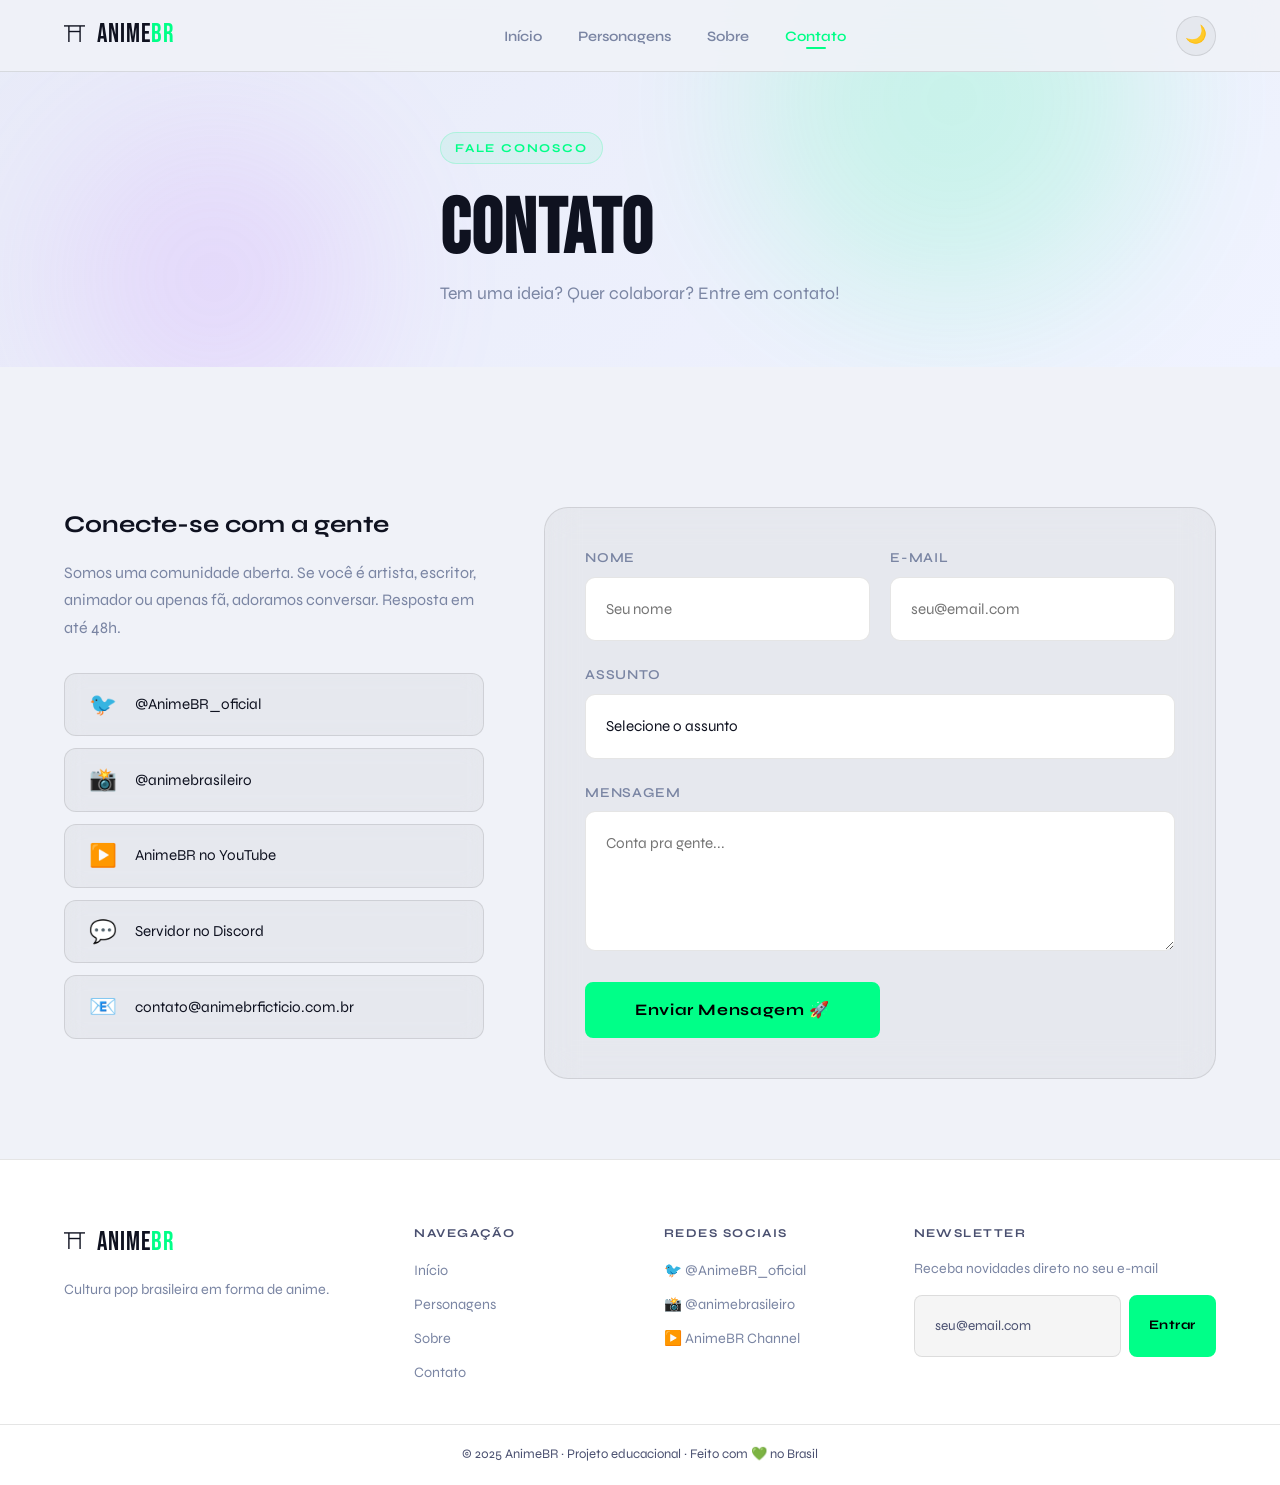
==== contato.html @ d9c0e910 "initial commit" ====
<!DOCTYPE html>
<html lang="pt-BR">
<head>
  <meta charset="UTF-8" />
  <meta name="viewport" content="width=device-width, initial-scale=1.0" />
  <title>Contato — AnimeBR</title>

  <link rel="preconnect" href="https://fonts.googleapis.com" />
  <link rel="preconnect" href="https://fonts.gstatic.com" crossorigin />
  <link href="https://fonts.googleapis.com/css2?family=Bebas+Neue&family=Syne:wght@400;600;700;800&family=Space+Mono:wght@400;700&display=swap" rel="stylesheet" />

  <link rel="stylesheet" href="css/reset.css" />
  <link rel="stylesheet" href="css/global.css" />
  <link rel="stylesheet" href="css/header.css" />
  <link rel="stylesheet" href="css/footer.css" />

  <style>
    .contato-section { padding: 80px 0; }

    .contato-grid {
      display: grid;
      grid-template-columns: 1fr 1.6fr;
      gap: 60px;
      align-items: start;
      margin-top: 60px;
    }

    .contato-info h3 {
      font-family: 'Syne', sans-serif;
      font-size: 1.5rem;
      font-weight: 700;
      color: var(--text-primary);
      margin-bottom: 16px;
    }

    .contato-info p {
      color: var(--text-secondary);
      line-height: 1.7;
      margin-bottom: 32px;
    }

    .social-links { display: flex; flex-direction: column; gap: 12px; }

    .social-link {
      display: flex;
      align-items: center;
      gap: 14px;
      padding: 14px 20px;
      background: var(--glass-bg);
      border: 1px solid var(--glass-border);
      border-radius: 12px;
      color: var(--text-primary);
      text-decoration: none;
      font-size: 0.95rem;
      transition: border-color 0.3s, transform 0.3s;
      backdrop-filter: blur(10px);
    }

    .social-link:hover {
      border-color: var(--neon-green);
      transform: translateX(6px);
    }

    .social-icon {
      font-size: 1.4rem;
      width: 36px;
      text-align: center;
    }

    /* ===== FORMULÁRIO ===== */
    .contato-form {
      background: var(--glass-bg);
      border: 1px solid var(--glass-border);
      border-radius: 24px;
      padding: 40px;
      backdrop-filter: blur(16px);
    }

    .form-group {
      margin-bottom: 24px;
    }

    .form-label {
      display: block;
      font-size: 0.85rem;
      font-weight: 600;
      color: var(--text-secondary);
      margin-bottom: 8px;
      text-transform: uppercase;
      letter-spacing: 0.06em;
    }

    
    .form-input,
    .form-select,
    .form-textarea {
      width: 100%;
      padding: 20px 20px; 
      /* altera padding para 20 20 Desafio 2*/
      background: var(--bg-secondary);
      border: 1px solid var(--glass-border);
      border-radius: 10px;
      color: var(--text-primary);
      font-family: 'Syne', sans-serif;
      font-size: 0.95rem;
      transition: border-color 0.3s, box-shadow 0.3s;
      outline: none;
    }

    .form-input:focus,
    .form-select:focus,
    .form-textarea:focus {
      border-color: var(--neon-green);
      box-shadow: 0 0 0 3px rgba(0, 255, 136, 0.1);
    }

    .form-select {
      appearance: none;
      cursor: pointer;
    }

    .form-textarea {
      resize: vertical;
      min-height: 140px;
    }

    .form-row {
      display: grid;
      grid-template-columns: 1fr 1fr;
      gap: 20px;
    }

   
    .form-submit {
      text-align: left;  
      margin-top: 8px;
    }

    .form-submit .btn {
      padding: 14px 48px;
      font-size: 1rem;
    }

    @media (max-width: 768px) {
      .contato-grid { grid-template-columns: 1fr; }
      .form-row { grid-template-columns: 1fr; }
    }
  </style>
</head>
<body class="dark-mode">

  <header class="site-header" id="site-header">
    <div class="header-inner">
      <a href="index.html" class="logo">
        <span class="logo-icon">⛩</span>
        <span class="logo-text">Anime<span class="logo-br">BR</span></span>
      </a>
      <nav class="main-nav" id="main-nav">
        <ul class="nav-list">
          <li><a href="index.html" class="nav-link">Início</a></li>
          <li><a href="personagens.html" class="nav-link">Personagens</a></li>
          <li><a href="sobre.html" class="nav-link">Sobre</a></li>
          <li><a href="contato.html" class="nav-link active">Contato</a></li>
        </ul>
      </nav>
      <div class="header-actions">
        <button class="btn-theme" id="theme-btn-toggle" title="Alternar tema">🌙</button>
        <button class="btn-menu" id="hamburger" aria-label="Menu">
          <span></span><span></span><span></span>
        </button>
      </div>
    </div>
  </header>

  <section class="page-hero">
    <div class="page-hero-content container">
      <span class="section-tag">Fale Conosco</span>
      <h1 class="page-hero-title">Contato</h1>
      <p class="page-hero-desc">Tem uma ideia? Quer colaborar? Entre em contato!</p>
    </div>
    <div class="page-hero-orbs">
      <div class="hero-orb orb-1"></div>
      <div class="hero-orb orb-2"></div>
    </div>
  </section>

  <section class="section contato-section">
    <div class="container">
      <div class="contato-grid">

        <div class="contato-info">
          <h3>Conecte-se com a gente</h3>
          <p>Somos uma comunidade aberta. Se você é artista, escritor, animador ou apenas fã, adoramos conversar. Resposta em até 48h.</p>

          <div class="social-links">
            <a href="#" class="social-link">
              <span class="social-icon">🐦</span>
              <span>@AnimeBR_oficial</span>
            </a>
            <a href="#" class="social-link">
              <span class="social-icon">📸</span>
              <span>@animebrasileiro</span>
            </a>
            <a href="#" class="social-link">
              <span class="social-icon">▶️</span>
              <span>AnimeBR no YouTube</span>
            </a>
            <a href="#" class="social-link">
              <span class="social-icon">💬</span>
              <span>Servidor no Discord</span>
            </a>
            <a href="#" class="social-link">
              <span class="social-icon">📧</span>
              <span>contato@animebrficticio.com.br</span>
            </a>
          </div>
        </div>

        <form class="contato-form" onsubmit="return false;">
          <div class="form-row">
            <div class="form-group">
              <label class="form-label" for="nome">Nome</label>
              <input type="text" id="nome" class="form-input" placeholder="Seu nome" />
            </div>
            <div class="form-group">
              <label class="form-label" for="email">E-mail</label>
              <input type="email" id="email" class="form-input" placeholder="seu@email.com" />
            </div>
          </div>

          <div class="form-group">
            <label class="form-label" for="assunto">Assunto</label>
            <select id="assunto" class="form-select">
              <option value="">Selecione o assunto</option>
              <option value="colaboracao">Proposta de colaboração</option>
              <option value="imprensa">Imprensa</option>
              <option value="sugestao">Sugestão de personagem</option>
              <option value="outro">Outro</option>
            </select>
          </div>

          <div class="form-group">
            <label class="form-label" for="mensagem">Mensagem</label>
            <textarea id="mensagem" class="form-textarea" placeholder="Conta pra gente..."></textarea>
          </div>

          <div class="form-submit">
            <button type="submit" class="btn btn-primary">Enviar Mensagem 🚀</button>
          </div>
        </form>

      </div>
    </div>
  </section>

  <footer class="site-footer" id="site-footer">
    <div class="footer-inner container">
      <div class="footer-brand">
        <a href="index.html" class="logo">
          <span class="logo-icon">⛩</span>
          <span class="logo-text">Anime<span class="logo-br">BR</span></span>
        </a>
        <p class="footer-tagline">Cultura pop brasileira em forma de anime.</p>
      </div>
      <div class="footer-links">
        <h5 class="footer-heading">Navegação</h5>
        <ul>
          <li><a href="index.html">Início</a></li>
          <li><a href="personagens.html">Personagens</a></li>
          <li><a href="sobre.html">Sobre</a></li>
          <li><a href="contato.html">Contato</a></li>
        </ul>
      </div>
      <div class="footer-links">
        <h5 class="footer-heading">Redes Sociais</h5>
        <ul>
          <li><a href="#">🐦 @AnimeBR_oficial</a></li>
          <li><a href="#">📸 @animebrasileiro</a></li>
          <li><a href="#">▶️ AnimeBR Channel</a></li>
        </ul>
      </div>
      <div class="footer-newsletter">
        <h5 class="footer-heading">Newsletter</h5>
        <p>Receba novidades direto no seu e-mail</p>
        <div class="newsletter-form">
          <input type="email" placeholder="seu@email.com" class="newsletter-input" />
          <button class="btn btn-primary btn-sm">Entrar</button>
        </div>
      </div>
    </div>
    <div class="footer-bottom">
      <p>© 2025 AnimeBR · Projeto educacional · Feito com 💚 no Brasil</p>
    </div>
  </footer>

  <script src="js/theme.js"></script>
  <script src="js/menu.js"></script>
  <script src="js/main.js"></script>
</body>
</html>
---- css/global.css ----
/* ================================================
   css/global.css — AnimeBR
   Variáveis, tipografia, utilitários globais
   ================================================ */

/* ── VARIÁVEIS DE TEMA DARK (padrão) ── */
:root {
  /* Cores neon */
  --neon-green:   #00ff88;
  --neon-blue:    #00cfff;
  --neon-purple:  #bf5fff;
  --neon-yellow:  #ffe600;

  /* Backgrounds */
  --bg-primary:   #0a0c10;
  --bg-secondary: #111420;
  --bg-card:      #161926;

  /* Glass effect */
  --glass-bg:     rgba(255, 255, 255, 0.04);
  --glass-border: rgba(255, 255, 255, 0.08);

  /* Texto */
  --text-primary:   #f0f4ff;
  --text-secondary: #7a85a3;
  --text-muted:     #4a5070;

  /* Gradientes */
  --grad-hero:    linear-gradient(135deg, #0a0c10 0%, #0d1220 50%, #101528 100%);
  --grad-green:   linear-gradient(135deg, #00ff88, #00cfff);
  --grad-purple:  linear-gradient(135deg, #bf5fff, #00cfff);
  --grad-brazil:  linear-gradient(135deg, #009c3b, #ffdf00, #002776);

  /* Sombras */
  --shadow-neon:  0 0 20px rgba(0, 255, 136, 0.2);
  --shadow-card:  0 8px 32px rgba(0, 0, 0, 0.4);

  /* Tipografia */
  --font-display: 'Bebas Neue', sans-serif;
  --font-body:    'Syne', sans-serif;
  --font-mono:    'Space Mono', monospace;

  /* Layout */
  --header-h:     72px;
  --container-w:  1200px;
  --radius-sm:    8px;
  --radius-md:    16px;
  --radius-lg:    24px;

  /* Transições */
  --transition:   0.3s cubic-bezier(0.4, 0, 0.2, 1);
}

/* ── TEMA LIGHT ── */
body.light-mode {
  --bg-primary:   #f0f2f8;
  --bg-secondary: #ffffff;
  --bg-card:      #ffffff;

  --glass-bg:     rgba(0, 0, 0, 0.04);
  --glass-border: rgba(0, 0, 0, 0.1);

  --text-primary:   #0f1220;
  

  --shadow-card:  0 8px 32px rgba(0, 0, 0, 0.08);
  --grad-hero:    linear-gradient(135deg, #e8ebf8 0%, #f0f3ff 100%);
}

/* ── BASE ── */
body {
  font-family: var(--font-body);
  background-color: var(--bg-primary);
  color: var(--text-primary);
  transition: background-color 0.4s ease, color 0.4s ease;
}

/* ── CONTAINER ── */
.container {
  max-width: var(--container-w);
  margin: 0 auto;
  padding: 0 24px;
}

/* ── SEÇÕES ── */
.section {
  padding: 96px 0;
}

/* ── SECTION HEADER ── */
.section-header {
  text-align: center;
  margin-bottom: 48px;
}

.section-tag {
  display: inline-block;
  font-size: 0.75rem;
  font-weight: 700;
  letter-spacing: 0.15em;
  text-transform: uppercase;
  color: var(--neon-green);
  background: rgba(0, 255, 136, 0.08);
  border: 1px solid rgba(0, 255, 136, 0.2);
  padding: 6px 14px;
  border-radius: 100px;
  margin-bottom: 16px;
}

.section-title {
  font-family: var(--font-display);
  font-size: clamp(2rem, 4vw, 3.2rem);
  color: var(--text-primary);
  line-height: 1.1;
  margin-bottom: 16px;
  letter-spacing: 0.02em;
}

.section-desc {
  font-size: 1.05rem;
  color: var(--text-secondary);
  max-width: 560px;
  margin: 0 auto;
  line-height: 1.7;
}

/* ── BOTÕES ── */
.btn {
  display: inline-flex;
  align-items: center;
  justify-content: center;
  gap: 8px;
  padding: 12px 28px;
  border-radius: var(--radius-sm);
  font-family: var(--font-body);
  font-weight: 700;
  font-size: 0.9rem;
  letter-spacing: 0.04em;
  cursor: pointer;
  transition: var(--transition);
  text-decoration: none;
  border: 2px solid transparent;
  white-space: nowrap;
}

.btn-primary {
  background: var(--neon-green);
  color: #000;
  border-color: var(--neon-green);
}


.btn-primary:hover {
  background: transparent;
  color: var(--neon-green);
  box-shadow: var(--shadow-neon);
}


.btn-primary:hover {
  transform: translateY(-3px);
 }

.btn-outline {
  background: transparent;
  color: var(--text-primary);
  border-color: var(--glass-border);
  backdrop-filter: blur(10px);
}

.btn-outline:hover {
  border-color: var(--neon-green);
  color: var(--neon-green);
  transform: translateY(-2px);
}

.btn-sm {
  padding: 8px 18px;
  font-size: 0.82rem;
}

/* ── SECTION CTA ── */
.section-cta {
  text-align: center;
  margin-top: 48px;
}

/* ── PAGE HERO (páginas internas) ── */
.page-hero {
  min-height: 320px;
  display: flex;
  align-items: center;
  padding-top: var(--header-h);
  position: relative;
  overflow: hidden;
  background: var(--grad-hero);
}

.page-hero-content {
  position: relative;
  z-index: 2;
  padding: 60px 24px;
}

.page-hero-title {
  font-family: var(--font-display);
  font-size: clamp(3rem, 6vw, 5rem);
  color: var(--text-primary);
  line-height: 1;
  margin: 12px 0;
  letter-spacing: 0.02em;
}

.page-hero-desc {
  font-size: 1.1rem;
  color: var(--text-secondary);
  margin-top: 12px;
}

.page-hero-orbs {
  position: absolute;
  inset: 0;
  z-index: 1;
  pointer-events: none;
}

/* ── ORB DECORATIVOS ── */
.hero-orb {
  position: absolute;
  border-radius: 50%;
  filter: blur(80px);
  opacity: 0.15;
}

.orb-1 {
  width: 400px;
  height: 400px;
  background: var(--neon-green);
  top: -100px;
  right: 10%;
}

.orb-2 {
  width: 300px;
  height: 300px;
  background: var(--neon-purple);
  bottom: -60px;
  left: 5%;
}

.orb-3 {
  width: 200px;
  height: 200px;
  background: var(--neon-blue);
  top: 40%;
  right: 30%;
}

/* ── LOGO ── */
.logo {
  display: flex;
  align-items: center;
  gap: 10px;
  font-family: var(--font-display);
  font-size: 1.6rem;
  color: var(--text-primary);
  letter-spacing: 0.04em;
}

.logo-icon { font-size: 1.4rem; }
.logo-br { color: var(--neon-green); }

/* ── SCROLLBAR ── */
::-webkit-scrollbar { width: 6px; }
::-webkit-scrollbar-track { background: var(--bg-primary); }
::-webkit-scrollbar-thumb { background: var(--glass-border); border-radius: 3px; }
::-webkit-scrollbar-thumb:hover { background: var(--neon-green); }

/* ── SELEÇÃO ── */
::selection {
  background: rgba(0, 255, 136, 0.25);
  color: var(--text-primary);
}

/* ── RESPONSIVO BÁSICO ── */
@media (max-width: 768px) {
  .section { padding: 64px 0; }
  .page-hero-content { padding: 48px 24px; }
}
---- css/header.css ----
/* ================================================
   css/header.css — AnimeBR
   Estilos do cabeçalho e navegação principal
   ================================================ */

.site-header {
  position: fixed;
  top: 0;
  left: 0;
  right: 0;
  z-index: 100;
  height: var(--header-h);
  background: rgba(10, 12, 16, 0.85);
  backdrop-filter: blur(20px);
  -webkit-backdrop-filter: blur(20px);
  border-bottom: 1px solid var(--glass-border);
  transition: background var(--transition), border-color var(--transition);
}

/* Header no modo claro */
body.light-mode .site-header {
  background: rgba(240, 242, 248, 0.9);
}

/* Header com scroll */
.site-header.scrolled {
  background: rgba(10, 12, 16, 0.98);
  box-shadow: 0 4px 24px rgba(0, 0, 0, 0.3);
}

.header-inner {
  display: flex;
  align-items: center;
  justify-content: space-between;
  height: 100%;
  max-width: var(--container-w);
  margin: 0 auto;
  padding: 0 24px;
}

/* ── NAVEGAÇÃO ── */
.main-nav { display: flex; }

.nav-list {
  display: flex;
  align-items: center;
  gap: 4px;
}

.nav-link {
  padding: 8px 16px;
  border-radius: var(--radius-sm);
  font-weight: 600;
  font-size: 0.9rem;
  color: var(--text-secondary);
  transition: color var(--transition), background var(--transition);
  position: relative;
}

.nav-link::after {
  content: '';
  position: absolute;
  bottom: 4px;
  left: 50%;
  transform: translateX(-50%) scaleX(0);
  width: 20px;
  height: 2px;
  background: var(--neon-green);
  border-radius: 2px;
  transition: transform var(--transition);
}

.nav-link:hover {
  color: var(--text-primary);
  background: var(--glass-bg);
}

.nav-link:hover::after,
.nav-link.active::after {
  transform: translateX(-50%) scaleX(1);
}

.nav-link.active {
  color: var(--neon-green);
}

/* ── AÇÕES DO HEADER ── */
.header-actions {
  display: flex;
  align-items: center;
  gap: 12px;
}

/* Botão tema */
.btn-theme {
  width: 40px;
  height: 40px;
  border-radius: 50%;
  background: var(--glass-bg);
  border: 1px solid var(--glass-border);
  font-size: 1.1rem;
  display: flex;
  align-items: center;
  justify-content: center;
  cursor: pointer;
  transition: var(--transition);
}

.btn-theme:hover {
  background: rgba(0, 255, 136, 0.1);
  border-color: var(--neon-green);
  transform: rotate(20deg);
}

/* ── MENU HAMBURGUER ── */
.btn-menu {
  display: none;
  flex-direction: column;
  justify-content: center;
  gap: 5px;
  width: 40px;
  height: 40px;
  padding: 8px;
  cursor: pointer;
}

.btn-menu span {
  display: block;
  width: 100%;
  height: 2px;
  background: var(--text-primary);
  border-radius: 2px;
  transition: var(--transition);
}

/* Hamburguer ativo */
.btn-menu.active span:nth-child(1) {
  transform: translateY(7px) rotate(45deg);
}
.btn-menu.active span:nth-child(2) {
  opacity: 0;
  transform: scaleX(0);
}
.btn-menu.active span:nth-child(3) {
  transform: translateY(-7px) rotate(-45deg);
}

/* ── RESPONSIVO ── */
@media (max-width: 768px) {
  .btn-menu { display: flex; }

  .main-nav {
    position: fixed;
    top: var(--header-h);
    left: 0;
    right: 0;
    background: var(--bg-secondary);
    border-bottom: 1px solid var(--glass-border);
    padding: 16px 24px 24px;
    transform: translateY(-110%);
    transition: transform var(--transition);
    z-index: 99;
  }

  .main-nav.open {
    transform: translateY(0);
  }

  .nav-list {
    flex-direction: column;
    align-items: flex-start;
    gap: 4px;
  }

  .nav-link {
    width: 100%;
    padding: 12px 16px;
  }
}
---- css/footer.css ----
/* ================================================
   css/footer.css — AnimeBR
   Estilos do rodapé do site
   ================================================ */

.site-footer {
  background: var(--bg-secondary);
  border-top: 1px solid var(--glass-border);
  margin-top: auto;
}

.footer-inner {
  display: grid;
  grid-template-columns: 1.5fr 1fr 1fr 1.5fr;
  gap: 48px;
  padding: 64px 24px 40px;
}

/* ── BRAND ── */
.footer-brand .logo {
  margin-bottom: 16px;
}

.footer-tagline {
  font-size: 0.9rem;
  color: var(--text-secondary);
  line-height: 1.6;
}

/* ── LINKS ── */
.footer-heading {
  font-size: 0.75rem;
  font-weight: 700;
  letter-spacing: 0.12em;
  text-transform: uppercase;
  color: var(--text-muted);
  margin-bottom: 16px;
}

.footer-links ul {
  display: flex;
  flex-direction: column;
  gap: 10px;
}

.footer-links a {
  font-size: 0.9rem;
  color: var(--text-secondary);
  transition: color var(--transition);
}

.footer-links a:hover {
  color: var(--neon-green);
}

/* ── NEWSLETTER ── */
.footer-newsletter p {
  font-size: 0.88rem;
  color: var(--text-secondary);
  margin-bottom: 16px;
  line-height: 1.5;
}

.newsletter-form {
  display: flex;
  gap: 8px;
}

.newsletter-input {
  flex: 1;
  padding: 20px 20px;
  /* altera para 20 20 Desafio 2*/
  background: var(--glass-bg);
  border: 1px solid var(--glass-border);
  border-radius: var(--radius-sm);
  color: var(--text-primary);
  font-size: 0.85rem;
  transition: border-color var(--transition);
  outline: none;
}

.newsletter-input:focus {
  border-color: var(--neon-green);
}

.newsletter-input::placeholder {
  color: var(--text-muted);
}

/* ── BOTTOM BAR ── */
.footer-bottom {
  border-top: 1px solid var(--glass-border);
  padding: 20px 24px;
  text-align: center;
}

.footer-bottom p {
  font-size: 0.82rem;
  color: var(--text-muted);
}

/* ── RESPONSIVO ── */
@media (max-width: 900px) {
  .footer-inner {
    grid-template-columns: 1fr 1fr;
    gap: 32px;
  }
}

@media (max-width: 520px) {
  .footer-inner {
    grid-template-columns: 1fr;
    padding: 48px 24px 32px;
    gap: 28px;
  }

  .newsletter-form {
    flex-direction: column;
  }
}
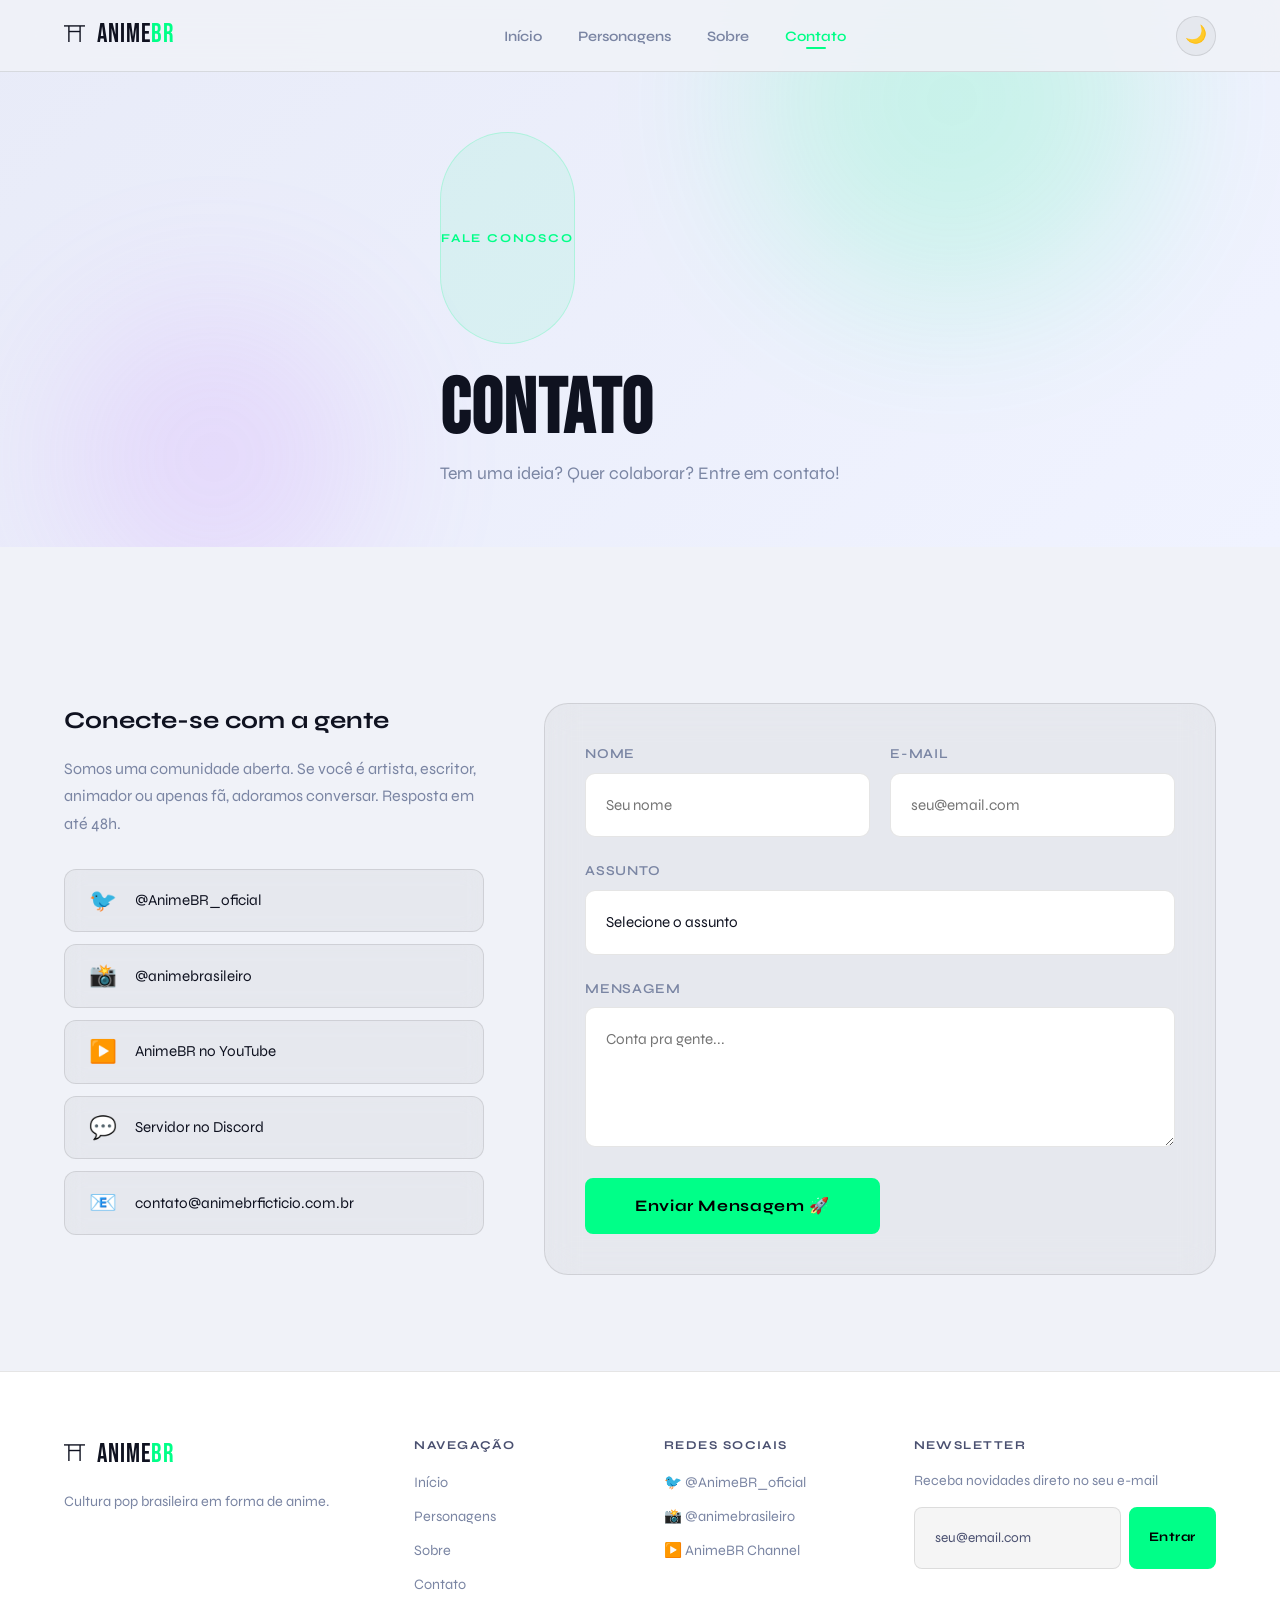
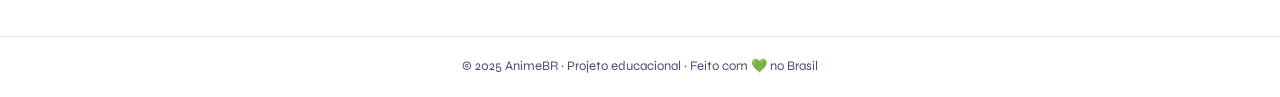
==== commit 321fd5d6: "Desafio 9 — Espaçamento inconsistente entre seções" ====
--- a/contato.html
+++ b/contato.html
@@ -15,7 +15,7 @@
   <link rel="stylesheet" href="css/footer.css" />
 
   <style>
-    .contato-section { padding: 80px 0; }
+    .contato-section { padding: var(--padding); }
 
     .contato-grid {
       display: grid;
--- a/css/global.css
+++ b/css/global.css
@@ -46,6 +46,7 @@
   --radius-sm:    8px;
   --radius-md:    16px;
   --radius-lg:    24px;
+  --padding: 96px 0;
 
   /* Transições */
   --transition:   0.3s cubic-bezier(0.4, 0, 0.2, 1);
@@ -84,7 +85,8 @@
 
 /* ── SEÇÕES ── */
 .section {
-  padding: 96px 0;
+  padding: var(--padding);
+
 }
 
 /* ── SECTION HEADER ── */
@@ -102,7 +104,7 @@
   color: var(--neon-green);
   background: rgba(0, 255, 136, 0.08);
   border: 1px solid rgba(0, 255, 136, 0.2);
-  padding: 6px 14px;
+  padding: var(--padding);
   border-radius: 100px;
   margin-bottom: 16px;
 }
@@ -149,17 +151,13 @@
   border-color: var(--neon-green);
 }
 
-
+/* Altera para desafio 8 */
 .btn-primary:hover {
   background: transparent;
   color: var(--neon-green);
   box-shadow: var(--shadow-neon);
-}
-
-
-.btn-primary:hover {
   transform: translateY(-3px);
- }
+}
 
 .btn-outline {
   background: transparent;
@@ -284,6 +282,6 @@
 
 /* ── RESPONSIVO BÁSICO ── */
 @media (max-width: 768px) {
-  .section { padding: 64px 0; }
+  .section { padding: var(--padding); }
   .page-hero-content { padding: 48px 24px; }
 }
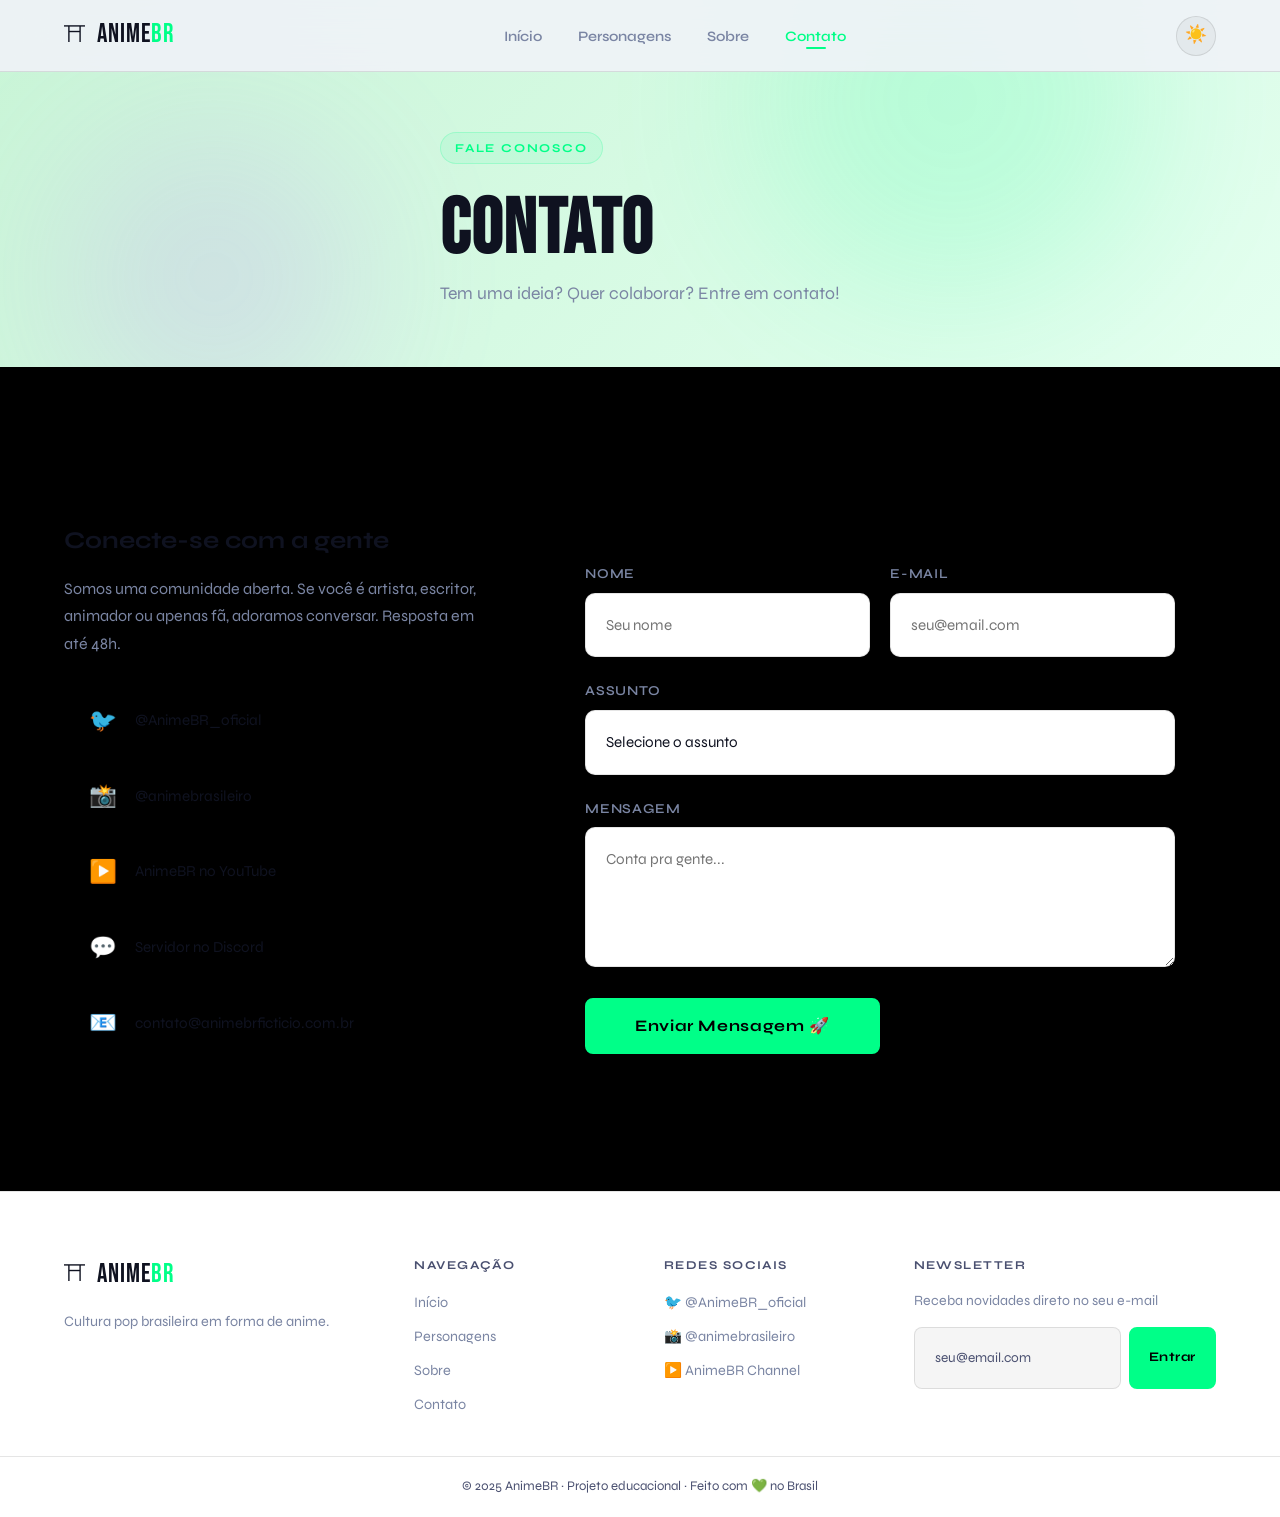
==== commit f30c3d5a: "Bônus B1: CSS inline extraído para arquivos separados" ====
--- a/contato.html
+++ b/contato.html
@@ -13,139 +13,10 @@
   <link rel="stylesheet" href="css/global.css" />
   <link rel="stylesheet" href="css/header.css" />
   <link rel="stylesheet" href="css/footer.css" />
+  <link rel="stylesheet" href="./css/contato.css">
+  <link rel="stylesheet" href="./css/sobre.css">
 
-  <style>
-    .contato-section { padding: var(--padding); }
 
-    .contato-grid {
-      display: grid;
-      grid-template-columns: 1fr 1.6fr;
-      gap: 60px;
-      align-items: start;
-      margin-top: 60px;
-    }
-
-    .contato-info h3 {
-      font-family: 'Syne', sans-serif;
-      font-size: 1.5rem;
-      font-weight: 700;
-      color: var(--text-primary);
-      margin-bottom: 16px;
-    }
-
-    .contato-info p {
-      color: var(--text-secondary);
-      line-height: 1.7;
-      margin-bottom: 32px;
-    }
-
-    .social-links { display: flex; flex-direction: column; gap: 12px; }
-
-    .social-link {
-      display: flex;
-      align-items: center;
-      gap: 14px;
-      padding: 14px 20px;
-      background: var(--glass-bg);
-      border: 1px solid var(--glass-border);
-      border-radius: 12px;
-      color: var(--text-primary);
-      text-decoration: none;
-      font-size: 0.95rem;
-      transition: border-color 0.3s, transform 0.3s;
-      backdrop-filter: blur(10px);
-    }
-
-    .social-link:hover {
-      border-color: var(--neon-green);
-      transform: translateX(6px);
-    }
-
-    .social-icon {
-      font-size: 1.4rem;
-      width: 36px;
-      text-align: center;
-    }
-
-    /* ===== FORMULÁRIO ===== */
-    .contato-form {
-      background: var(--glass-bg);
-      border: 1px solid var(--glass-border);
-      border-radius: 24px;
-      padding: 40px;
-      backdrop-filter: blur(16px);
-    }
-
-    .form-group {
-      margin-bottom: 24px;
-    }
-
-    .form-label {
-      display: block;
-      font-size: 0.85rem;
-      font-weight: 600;
-      color: var(--text-secondary);
-      margin-bottom: 8px;
-      text-transform: uppercase;
-      letter-spacing: 0.06em;
-    }
-
-    
-    .form-input,
-    .form-select,
-    .form-textarea {
-      width: 100%;
-      padding: 20px 20px; 
-      /* altera padding para 20 20 Desafio 2*/
-      background: var(--bg-secondary);
-      border: 1px solid var(--glass-border);
-      border-radius: 10px;
-      color: var(--text-primary);
-      font-family: 'Syne', sans-serif;
-      font-size: 0.95rem;
-      transition: border-color 0.3s, box-shadow 0.3s;
-      outline: none;
-    }
-
-    .form-input:focus,
-    .form-select:focus,
-    .form-textarea:focus {
-      border-color: var(--neon-green);
-      box-shadow: 0 0 0 3px rgba(0, 255, 136, 0.1);
-    }
-
-    .form-select {
-      appearance: none;
-      cursor: pointer;
-    }
-
-    .form-textarea {
-      resize: vertical;
-      min-height: 140px;
-    }
-
-    .form-row {
-      display: grid;
-      grid-template-columns: 1fr 1fr;
-      gap: 20px;
-    }
-
-   
-    .form-submit {
-      text-align: left;  
-      margin-top: 8px;
-    }
-
-    .form-submit .btn {
-      padding: 14px 48px;
-      font-size: 1rem;
-    }
-
-    @media (max-width: 768px) {
-      .contato-grid { grid-template-columns: 1fr; }
-      .form-row { grid-template-columns: 1fr; }
-    }
-  </style>
 </head>
 <body class="dark-mode">
 
--- a/css/global.css
+++ b/css/global.css
@@ -6,66 +6,65 @@
 /* ── VARIÁVEIS DE TEMA DARK (padrão) ── */
 :root {
   /* Cores neon */
-  --neon-green:   #00ff88;
-  --neon-blue:    #00cfff;
-  --neon-purple:  #bf5fff;
-  --neon-yellow:  #ffe600;
+  --neon-green: #00ff88;
+  --neon-blue: #00cfff;
+  --neon-purple: #bf5fff;
+  --neon-yellow: #ffe600;
 
   /* Backgrounds */
-  --bg-primary:   #0a0c10;
+  --bg-primary: #0a0c10;
   --bg-secondary: #111420;
-  --bg-card:      #161926;
+  --bg-card: #161926;
 
   /* Glass effect */
-  --glass-bg:     rgba(255, 255, 255, 0.04);
+  --glass-bg: rgba(255, 255, 255, 0.04);
   --glass-border: rgba(255, 255, 255, 0.08);
 
   /* Texto */
-  --text-primary:   #f0f4ff;
+  --text-primary: #f0f4ff;
   --text-secondary: #7a85a3;
-  --text-muted:     #4a5070;
-
+  --text-muted: #4a5070;
+  
   /* Gradientes */
-  --grad-hero:    linear-gradient(135deg, #0a0c10 0%, #0d1220 50%, #101528 100%);
-  --grad-green:   linear-gradient(135deg, #00ff88, #00cfff);
-  --grad-purple:  linear-gradient(135deg, #bf5fff, #00cfff);
-  --grad-brazil:  linear-gradient(135deg, #009c3b, #ffdf00, #002776);
+  --grad-hero: linear-gradient(135deg, #0a0c10 0%, #0d1220 50%, #101528 100%);
+  --grad-green: linear-gradient(135deg, #00ff88, #00cfff);
+  --grad-purple: linear-gradient(135deg, #bf5fff, #00cfff);
+  --grad-brazil: linear-gradient(135deg, #009c3b, #ffdf00, #002776);
 
   /* Sombras */
-  --shadow-neon:  0 0 20px rgba(0, 255, 136, 0.2);
-  --shadow-card:  0 8px 32px rgba(0, 0, 0, 0.4);
+  --shadow-neon: 0 0 20px rgba(0, 255, 136, 0.2);
+  --shadow-card: 0 8px 32px rgba(0, 0, 0, 0.4);
 
   /* Tipografia */
   --font-display: 'Bebas Neue', sans-serif;
-  --font-body:    'Syne', sans-serif;
-  --font-mono:    'Space Mono', monospace;
+  --font-body: 'Syne', sans-serif;
+  --font-mono: 'Space Mono', monospace;
 
   /* Layout */
-  --header-h:     72px;
-  --container-w:  1200px;
-  --radius-sm:    8px;
-  --radius-md:    16px;
-  --radius-lg:    24px;
+  --header-h: 72px;
+  --container-w: 1200px;
+  --radius-sm: 8px;
+  --radius-md: 16px;
+  --radius-lg: 24px;
   --padding: 96px 0;
 
   /* Transições */
-  --transition:   0.3s cubic-bezier(0.4, 0, 0.2, 1);
+  --transition: 0.3s cubic-bezier(0.4, 0, 0.2, 1);
 }
 
 /* ── TEMA LIGHT ── */
 body.light-mode {
-  --bg-primary:   #f0f2f8;
+  --bg-primary: black;
   --bg-secondary: #ffffff;
-  --bg-card:      #ffffff;
-
-  --glass-bg:     rgba(0, 0, 0, 0.04);
+  --bg-card: #ffffff;
+
+  --glass-bg: rgba(0, 0, 0, 0.04);
   --glass-border: rgba(0, 0, 0, 0.1);
 
-  --text-primary:   #0f1220;
-  
-
-  --shadow-card:  0 8px 32px rgba(0, 0, 0, 0.08);
-  --grad-hero:    linear-gradient(135deg, #e8ebf8 0%, #f0f3ff 100%);
+  --text-primary: #0f1220;
+
+  --shadow-card: 0 8px 32px rgba(0, 0, 0, 0.08);
+  --grad-hero: linear-gradient(135deg, #c8f5d6 0%, #e4fff0 100%);
 }
 
 /* ── BASE ── */
@@ -104,7 +103,7 @@
   color: var(--neon-green);
   background: rgba(0, 255, 136, 0.08);
   border: 1px solid rgba(0, 255, 136, 0.2);
-  padding: var(--padding);
+  padding: 6px 14px;
   border-radius: 100px;
   margin-bottom: 16px;
 }
@@ -265,14 +264,31 @@
   letter-spacing: 0.04em;
 }
 
-.logo-icon { font-size: 1.4rem; }
-.logo-br { color: var(--neon-green); }
+.logo-icon {
+  font-size: 1.4rem;
+}
+
+.logo-br {
+  color: var(--neon-green);
+}
 
 /* ── SCROLLBAR ── */
-::-webkit-scrollbar { width: 6px; }
-::-webkit-scrollbar-track { background: var(--bg-primary); }
-::-webkit-scrollbar-thumb { background: var(--glass-border); border-radius: 3px; }
-::-webkit-scrollbar-thumb:hover { background: var(--neon-green); }
+::-webkit-scrollbar {
+  width: 6px;
+}
+
+::-webkit-scrollbar-track {
+  background: var(--bg-primary);
+}
+
+::-webkit-scrollbar-thumb {
+  background: var(--glass-border);
+  border-radius: 3px;
+}
+
+::-webkit-scrollbar-thumb:hover {
+  background: var(--neon-green);
+}
 
 /* ── SELEÇÃO ── */
 ::selection {
@@ -282,6 +298,11 @@
 
 /* ── RESPONSIVO BÁSICO ── */
 @media (max-width: 768px) {
-  .section { padding: var(--padding); }
-  .page-hero-content { padding: 48px 24px; }
-}
+  .section {
+    padding: var(--padding);
+  }
+
+  .page-hero-content {
+    padding: 48px 24px;
+  }
+}
--- a/css/contato.css
+++ b/css/contato.css
@@ -0,0 +1,141 @@
+.contato-section {
+    padding: var(--padding);
+}
+
+.contato-grid {
+    display: grid;
+    grid-template-columns: 1fr 1.6fr;
+    gap: 60px;
+    align-items: start;
+    margin-top: 60px;
+}
+
+.contato-info h3 {
+    font-family: 'Syne', sans-serif;
+    font-size: 1.5rem;
+    font-weight: 700;
+    color: var(--text-primary);
+    margin-bottom: 16px;
+}
+
+.contato-info p {
+    color: var(--text-secondary);
+    line-height: 1.7;
+    margin-bottom: 32px;
+}
+
+.social-links {
+    display: flex;
+    flex-direction: column;
+    gap: 12px;
+}
+
+.social-link {
+    display: flex;
+    align-items: center;
+    gap: 14px;
+    padding: 14px 20px;
+    background: var(--glass-bg);
+    border: 1px solid var(--glass-border);
+    border-radius: 12px;
+    color: var(--text-primary);
+    text-decoration: none;
+    font-size: 0.95rem;
+    transition: border-color 0.3s, transform 0.3s;
+    backdrop-filter: blur(10px);
+}
+
+.social-link:hover {
+    border-color: var(--neon-green);
+    transform: translateX(6px);
+}
+
+.social-icon {
+    font-size: 1.4rem;
+    width: 36px;
+    text-align: center;
+}
+
+/* ===== FORMULÁRIO ===== */
+.contato-form {
+    background: var(--glass-bg);
+    border: 1px solid var(--glass-border);
+    border-radius: 24px;
+    padding: 40px;
+    backdrop-filter: blur(16px);
+}
+
+.form-group {
+    margin-bottom: 24px;
+}
+
+.form-label {
+    display: block;
+    font-size: 0.85rem;
+    font-weight: 600;
+    color: var(--text-secondary);
+    margin-bottom: 8px;
+    text-transform: uppercase;
+    letter-spacing: 0.06em;
+}
+
+
+.form-input,
+.form-select,
+.form-textarea {
+    width: 100%;
+    padding: 20px 20px;
+    /* altera padding para 20 20 Desafio 2*/
+    background: var(--bg-secondary);
+    border: 1px solid var(--glass-border);
+    border-radius: 10px;
+    color: var(--text-primary);
+    font-family: 'Syne', sans-serif;
+    font-size: 0.95rem;
+    transition: border-color 0.3s, box-shadow 0.3s;
+    outline: none;
+}
+
+.form-input:focus,
+.form-select:focus,
+.form-textarea:focus {
+    border-color: var(--neon-green);
+    box-shadow: 0 0 0 3px rgba(0, 255, 136, 0.1);
+}
+
+.form-select {
+    appearance: none;
+    cursor: pointer;
+}
+
+.form-textarea {
+    resize: vertical;
+    min-height: 140px;
+}
+
+.form-row {
+    display: grid;
+    grid-template-columns: 1fr 1fr;
+    gap: 20px;
+}
+
+
+.form-submit {
+    text-align: left;
+    margin-top: 8px;
+}
+
+.form-submit .btn {
+    padding: 14px 48px;
+    font-size: 1rem;
+}
+
+@media (max-width: 768px) {
+    .contato-grid {
+        grid-template-columns: 1fr;
+    }
+
+    .form-row {
+        grid-template-columns: 1fr;
+    }
+}
--- a/css/sobre.css
+++ b/css/sobre.css
@@ -0,0 +1,218 @@
+.timeline-section {
+    padding: var(--padding);
+}
+
+.timeline {
+    position: relative;
+    max-width: 800px;
+    margin: 60px auto 0;
+}
+
+.timeline::before {
+    content: '';
+    position: absolute;
+    left: 50%;
+    top: 0;
+    bottom: 0;
+    width: 2px;
+    background: linear-gradient(to bottom, var(--neon-green), var(--neon-purple));
+    transform: translateX(-50%);
+}
+
+.timeline-item {
+    display: flex;
+    gap: 40px;
+    margin-bottom: 60px;
+    position: relative;
+}
+
+.timeline-item:nth-child(even) {
+    flex-direction: row-reverse;
+}
+
+.timeline-year {
+    flex: 0 0 120px;
+    text-align: center;
+    background: var(--glass-bg);
+    border: 1px solid var(--glass-border);
+    border-radius: 12px;
+    padding: 16px 8px;
+    backdrop-filter: blur(10px);
+    display: flex;
+    align-items: center;
+    justify-content: center;
+}
+
+.timeline-year span {
+    font-family: 'Bebas Neue', sans-serif;
+    font-size: 2rem;
+    color: var(--neon-green);
+}
+
+.timeline-dot {
+    position: absolute;
+    left: 50%;
+    top: 50%;
+    transform: translate(-50%, -50%);
+    width: 14px;
+    height: 14px;
+    border-radius: 50%;
+    background: var(--neon-green);
+    box-shadow: 0 0 12px var(--neon-green);
+    z-index: 2;
+}
+
+.timeline-content {
+    flex: 1;
+    background: var(--glass-bg);
+    border: 1px solid var(--glass-border);
+    border-radius: 16px;
+    padding: 24px;
+    backdrop-filter: blur(10px);
+}
+
+.timeline-content h3 {
+    font-family: 'Syne', sans-serif;
+    font-size: 1.2rem;
+    font-weight: 700;
+    color: var(--text-primary);
+    margin-bottom: 8px;
+}
+
+.timeline-content p {
+    color: var(--text-secondary);
+    font-size: 0.95rem;
+    line-height: 1.6;
+}
+
+.sobre-intro {
+    display: grid;
+    grid-template-columns: 1fr 1fr;
+    gap: 60px;
+    align-items: center;
+    padding: 80px 0;
+}
+
+.sobre-intro-text h2 {
+    font-family: 'Bebas Neue', sans-serif;
+    font-size: clamp(2.5rem, 5vw, 4rem);
+    line-height: 1;
+    margin-bottom: 24px;
+    color: var(--text-primary);
+}
+
+.sobre-intro-text p {
+    color: var(--text-secondary);
+    line-height: 1.8;
+    margin-bottom: 16px;
+}
+
+.sobre-stats {
+    display: grid;
+    grid-template-columns: 1fr 1fr;
+    gap: 20px;
+}
+
+.stat-box {
+    background: var(--glass-bg);
+    border: 1px solid var(--glass-border);
+    border-radius: 16px;
+    padding: 28px 20px;
+    text-align: center;
+    backdrop-filter: blur(10px);
+}
+
+.stat-number {
+    font-family: 'Bebas Neue', sans-serif;
+    font-size: 3rem;
+    color: var(--neon-green);
+    display: block;
+    line-height: 1;
+}
+
+.stat-label {
+    font-size: 0.85rem;
+    color: var(--text-secondary);
+    margin-top: 8px;
+    display: block;
+}
+
+.team-section {
+    padding: var(--padding);
+}
+
+.team-grid {
+    display: grid;
+    grid-template-columns: repeat(3, 1fr);
+    gap: 30px;
+    margin-top: 60px;
+}
+
+.team-card {
+    background: var(--glass-bg);
+    border: 1px solid var(--glass-border);
+    border-radius: 20px;
+    padding: 32px 24px;
+    text-align: center;
+    backdrop-filter: blur(10px);
+    transition: transform 0.3s ease;
+}
+
+.team-card:hover {
+    transform: translateY(-8px);
+}
+
+.team-avatar {
+    width: 80px;
+    height: 80px;
+    border-radius: 50%;
+    background: linear-gradient(135deg, var(--neon-green), var(--neon-blue));
+    display: flex;
+    align-items: center;
+    justify-content: center;
+    font-size: 2rem;
+    margin: 0 auto 16px;
+}
+
+.team-name {
+    font-family: 'Syne', sans-serif;
+    font-weight: 700;
+    font-size: 1.1rem;
+    color: var(--text-primary);
+    margin-bottom: 4px;
+}
+
+.team-role {
+    font-size: 0.85rem;
+    color: var(--neon-green);
+    margin-bottom: 12px;
+}
+
+.team-bio {
+    font-size: 0.9rem;
+    color: var(--text-secondary);
+    line-height: 1.5;
+}
+
+@media (max-width: 768px) {
+    .sobre-intro {
+        grid-template-columns: 1fr;
+    }
+
+    .team-grid {
+        grid-template-columns: 1fr;
+    }
+
+    .timeline-item,
+    .timeline-item:nth-child(even) {
+        flex-direction: column;
+    }
+
+    .timeline::before {
+        left: 20px;
+    }
+
+    .timeline-dot {
+        left: 20px;
+    }
+}
